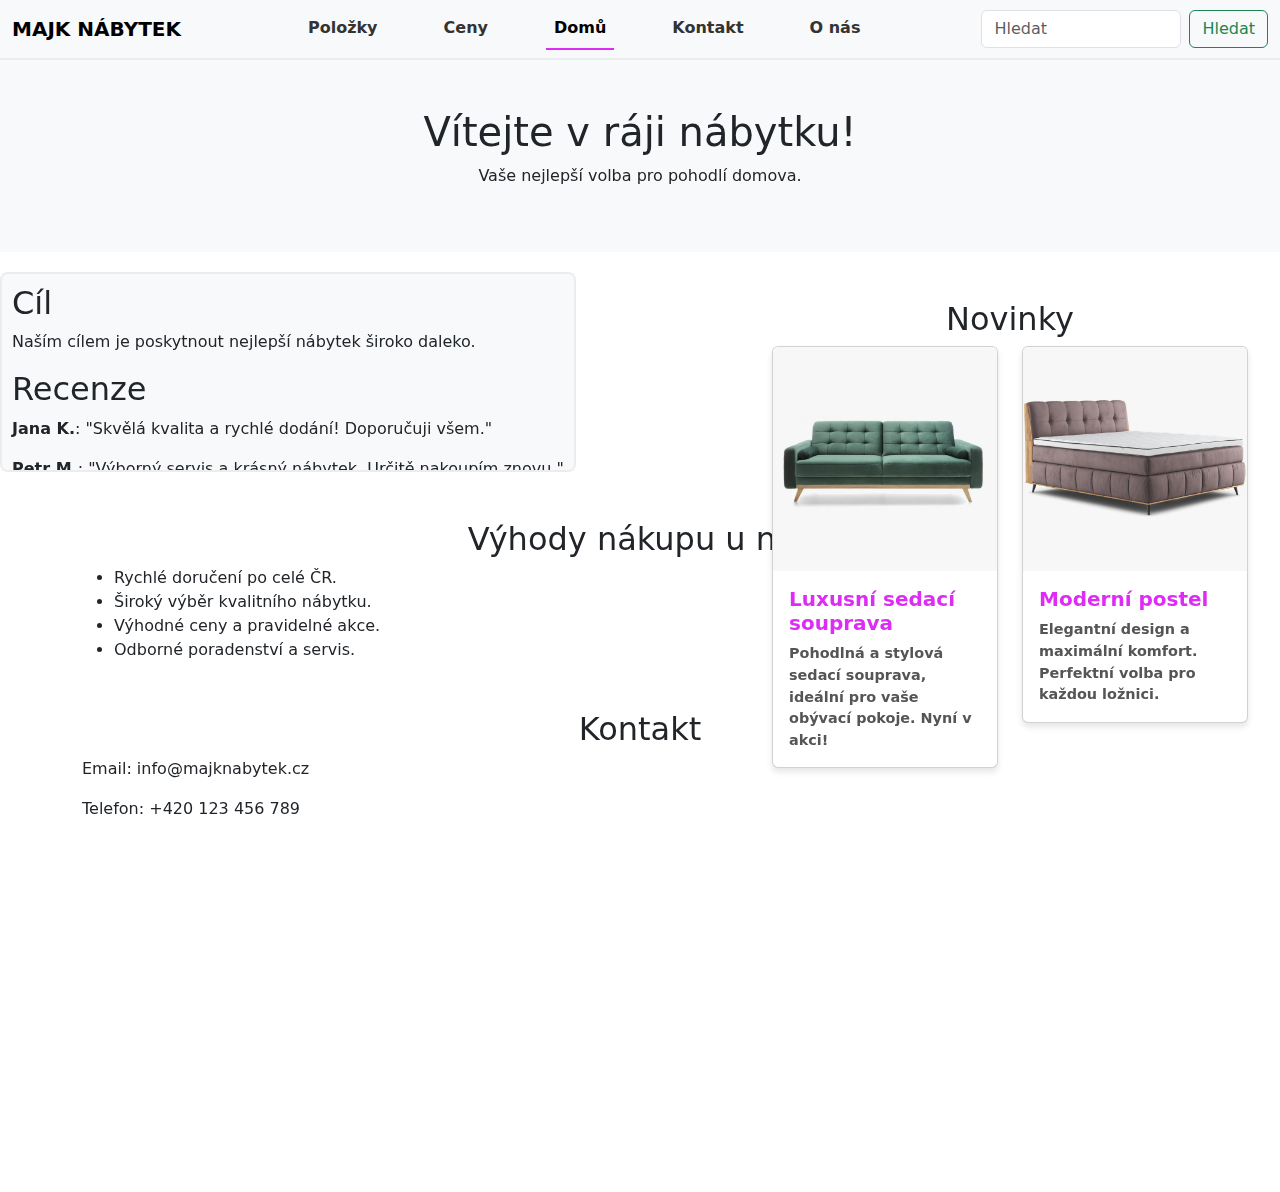
==== index.html @ 8606d69f "PridaneRecenzeDoListu" ====
<!DOCTYPE html>
<html lang="en">
<head>
    <meta charset="UTF-8">
    <meta name="viewport" content="width=device-width, initial-scale=1.0">
    <title>Eshop</title>
    <link rel="stylesheet" href="style.css">
    <link href="https://cdn.jsdelivr.net/npm/bootstrap@5.3.0-alpha1/dist/css/bootstrap.min.css" rel="stylesheet">
</head>
<body>

    <nav class="navbar navbar-expand-lg bg-body-tertiary">
        <div class="container-fluid">
          <a class="navbar-brand">MAJK NÁBYTEK</a>
          <button class="navbar-toggler" type="button" data-bs-toggle="collapse" data-bs-target="#navbarNav" aria-controls="navbarNav" aria-expanded="false" aria-label="Toggle navigation">
            <span class="navbar-toggler-icon"></span>
          </button>
          <div class="collapse navbar-collapse" id="navbarNav">
            <ul class="navbar-nav">
              <li class="nav-item">
                <a class="nav-link" href="polozky.html">Položky</a>
              </li>
              <li class="nav-item">
                <a class="nav-link" href="ceny.html">Ceny</a>
              </li>
              <li class="nav-item">
                <a class="nav-link active" aria-current="page" href="index.html">Domů</a>
              </li>
              <li class="nav-item">
                <a class="nav-link" href="kontakt.html">Kontakt</a>
              </li>
              <li class="nav-item">
                <a class="nav-link" href="o-nas.html">O nás</a>
              </li>
            </ul>
            <form class="d-flex" role="search">
              <input class="form-control me-2" type="search" placeholder="Hledat" aria-label="Hledat">
              <button class="btn btn-outline-success" type="submit">Hledat</button>
            </form>
          </div>
        </div>
      </nav>

      <header class="text-center p-5 bg-light">
        <h1>Vítejte v ráji nábytku!</h1>
        <p>Vaše nejlepší volba pro pohodlí domova.</p>
      </header>

      <section id="cil" class="mb-5">
        <h2>Cíl</h2>
        <p> Naším cílem je poskytnout nejlepší nábytek široko daleko.<p>
        <h2>Recenze</h2>
        <p><strong>Jana K.</strong>: "Skvělá kvalita a rychlé dodání! Doporučuji všem."</p>
        <p><strong>Petr M.</strong>: "Výborný servis a krásný nábytek. Určitě nakoupím znovu."</p>
        <p><strong>Michal S.</strong>: "Velmi ochotný personál.S nákupem jsem naprosto spokojen."</p>
      </section>

      <section id="novinky" class="container mb-5">
        <h2 class="text-center">Novinky</h2>
        <div class="row">
          <div class="col-md-6 mb-4">
            <div class="card">
              <img src="images/nova-sedacka.png" class="card-img-top" alt="Nová sedací souprava">
              <div class="card-body">
                <h5 class="card-title">Luxusní sedací souprava</h5>
                <p class="card-text">Pohodlná a stylová sedací souprava, ideální pro vaše obývací pokoje. Nyní v akci!</p>
              </div>
            </div>
          </div>
          <div class="col-md-6 mb-4">
            <div class="card">
              <img src="images/nova-postel.png" class="card-img-top" alt="Moderní postel">
              <div class="card-body">
                <h5 class="card-title">Moderní postel</h5>
                <p class="card-text">Elegantní design a maximální komfort. Perfektní volba pro každou ložnici.</p>
              </div>
            </div>
          </div>
        </div>
      </section>

      <section id="vyhody" class="container mb-5">
        <h2 class="text-center">Výhody nákupu u nás</h2>
        <ul>
          <li>Rychlé doručení po celé ČR.</li>
          <li>Široký výběr kvalitního nábytku.</li>
          <li>Výhodné ceny a pravidelné akce.</li>
          <li>Odborné poradenství a servis.</li>
        </ul>
      </section>

      <section id="kontakt" class="container mb-5">
        <h2 class="text-center">Kontakt</h2>
        <p>Email: info@majknabytek.cz</p>
        <p>Telefon: +420 123 456 789</p>
        <div class="map-container">
          <iframe src="https://www.google.com/maps/embed?pb=!1m18!1m12!1m3!1d2579.2811380938287!2d18.26533927631844!3d49.79076577111801!2m3!1f0!2f0!3f0!3m2!1i1024!2i768!4f13.1!3m3!1m2!1s0x4713e16e077dd0c3%3A0x11ef19d2f59303b9!2zSGFzacWhxaDDqXNrw6EgMTAwMywgNzAwIDMwIE9zdHJhdmEtamloLUhyYWJ1dsOtaw!5e0!3m2!1scs!2scz!4v1700000000000!5m2!1scs!2scz" width="100%" height="300" style="border:0;" allowfullscreen="" loading="lazy"></iframe>
        </div>
      </section>

    <script src="https://cdn.jsdelivr.net/npm/bootstrap@5.3.0-alpha1/dist/js/bootstrap.bundle.min.js"></script>
</body>
</html>
---- style.css ----
.navbar {
    background-color: #f8f9fa;
    border-bottom: 2px solid #ececec;
}

.navbar-nav {
    display: flex;
    justify-content: center;
    width: 200%;
}

.navbar-nav .nav-item {
    margin: 0 20px;
}

.navbar-nav .nav-item.center {
    margin: 0;
    flex: 1;
    text-align: center;
}

.navbar-brand {
    font-size: 1.5rem;
    font-weight: bold;
    color: #dd2cf5;
    text-transform: uppercase;
}

.navbar-brand:hover {
    color: #6b00b3;
}

.navbar-nav .nav-link {
    font-size: 1rem;
    color: #333;
    margin-right: 10px;
    font-weight: bold;
    transition: color 0.3s ease, border-bottom 0.3s ease;
    border-bottom: 2px solid transparent;
}

.navbar-nav .nav-link.active {
    color: #dd2cf5;
    font-weight: bold;
    border-bottom: 2px solid #dd2cf5;
}

.navbar-nav .nav-link:hover {
    color: #8e10b4;
    border-bottom: 2px solid #8e10b4;
}

.navbar-nav .nav-link.disabled {
    color: #aaa;
    cursor: not-allowed;
    font-weight: bold;
    border-bottom: 2px solid transparent;
}

.navbar-toggler {
    border: 1px solid #ccc;
}

@media (max-width: 992px) {
    .navbar-nav {
        text-align: center;
    }
    .navbar-nav .nav-item {
        margin-bottom: 10px;
    }
}

form.d-flex input.form-control {
    width: 200px;
}

#cil {
    background-color: #f8f9fa;
    border: 2px solid #ececec;
    border-radius: 8px;
    padding: 10px;
    margin: 20px 0;
    height: 200px;
    width: 45%;
    overflow-y: scroll;
}

#novinky {
    position: absolute;
    top: 300px;
    right: 20px;
    width: 500px;
}

#novinky .card {
    margin-bottom: 50px;
    box-shadow: 0 4px 6px rgba(0, 0, 0, 0.1);
}

#novinky .card-title {
    color: #dd2cf5;
    font-weight: bold;
}

#novinky .card-text {
    font-size: 0.9rem;
    color: #555;
    font-weight: bold;
}
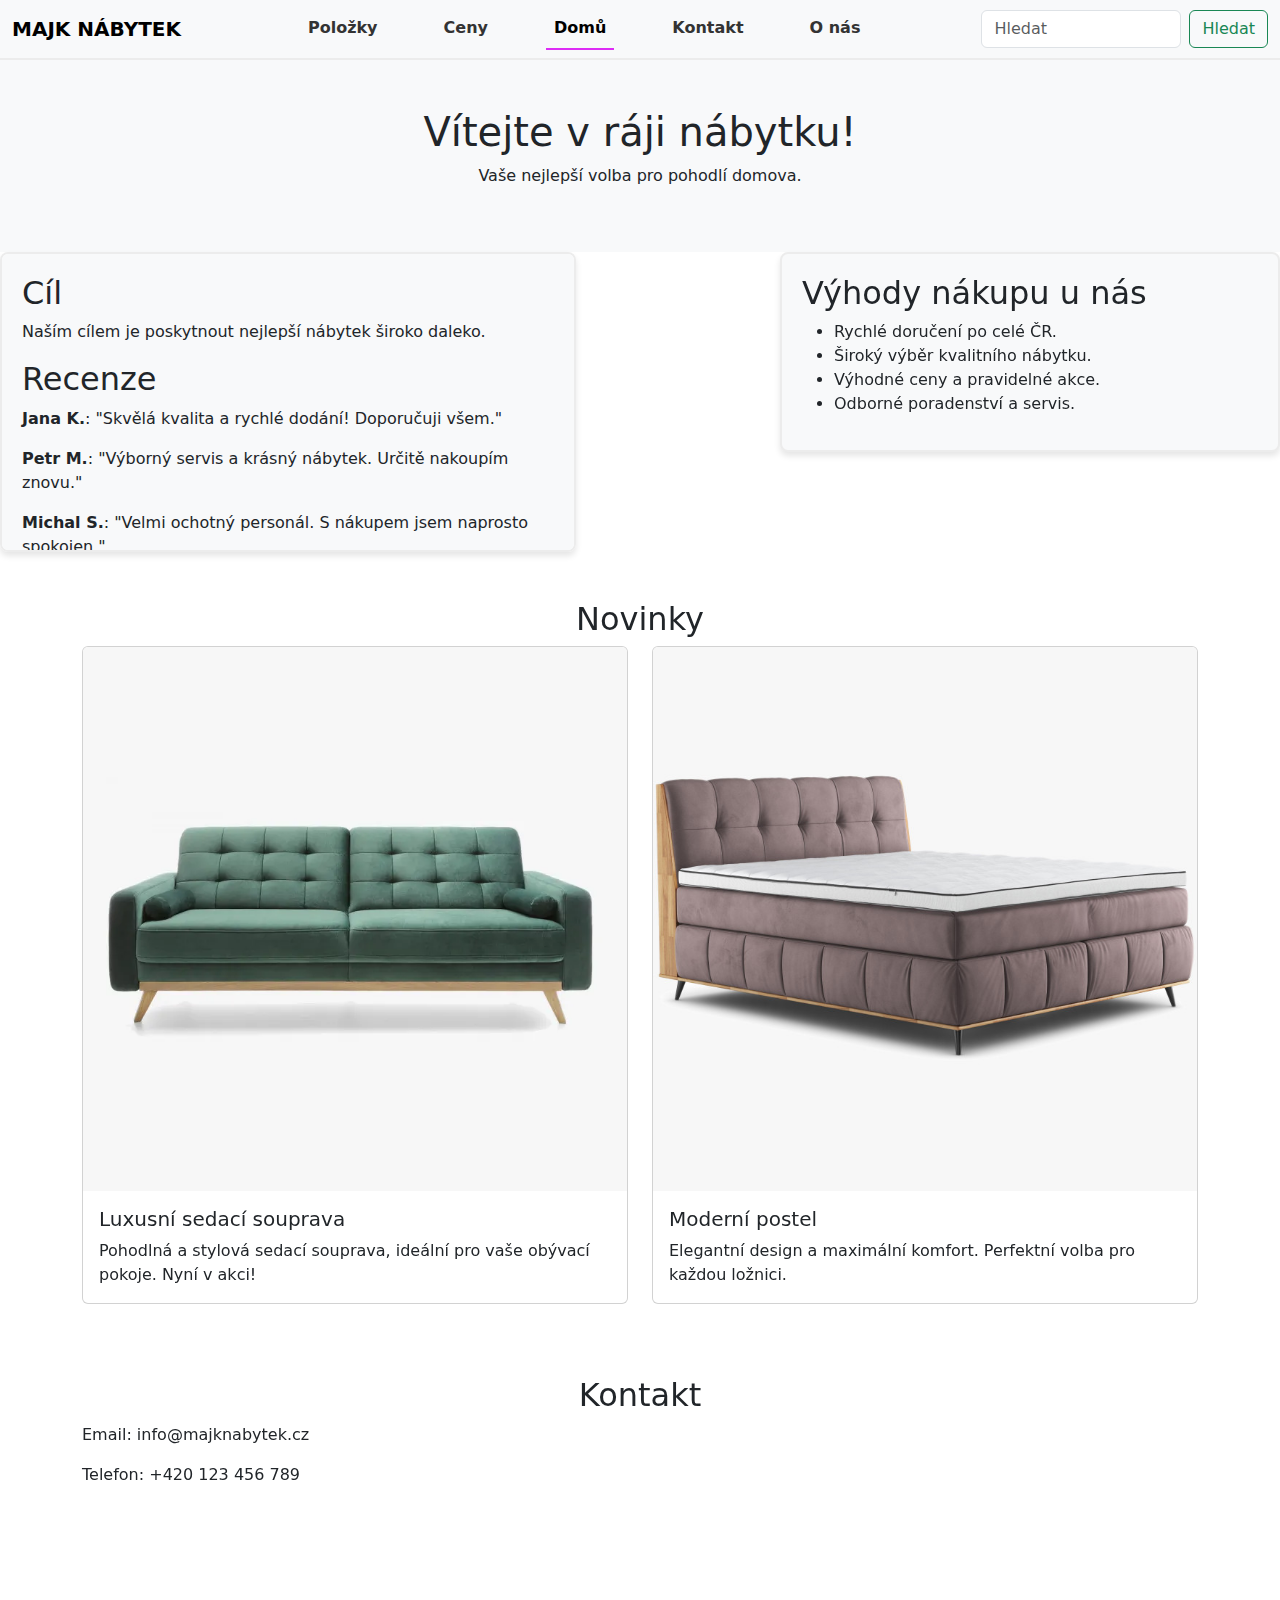
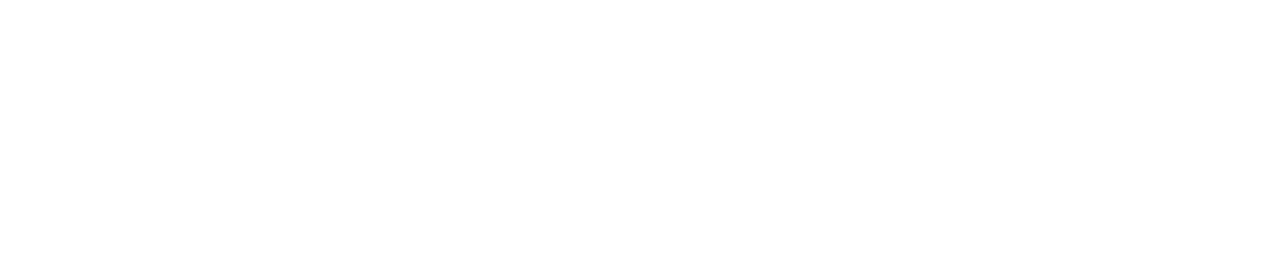
==== commit 3b3f6c21: "UpraveniSekci" ====
--- a/index.html
+++ b/index.html
@@ -46,13 +46,25 @@
         <p>Vaše nejlepší volba pro pohodlí domova.</p>
       </header>
 
-      <section id="cil" class="mb-5">
-        <h2>Cíl</h2>
-        <p> Naším cílem je poskytnout nejlepší nábytek široko daleko.<p>
-        <h2>Recenze</h2>
-        <p><strong>Jana K.</strong>: "Skvělá kvalita a rychlé dodání! Doporučuji všem."</p>
-        <p><strong>Petr M.</strong>: "Výborný servis a krásný nábytek. Určitě nakoupím znovu."</p>
-        <p><strong>Michal S.</strong>: "Velmi ochotný personál.S nákupem jsem naprosto spokojen."</p>
+      <section id="info" class="d-flex justify-content-between align-items-start mb-5">
+        <div id="cil">
+          <h2>Cíl</h2>
+          <p>Naším cílem je poskytnout nejlepší nábytek široko daleko.</p>
+          <h2>Recenze</h2>
+          <p><strong>Jana K.</strong>: "Skvělá kvalita a rychlé dodání! Doporučuji všem."</p>
+          <p><strong>Petr M.</strong>: "Výborný servis a krásný nábytek. Určitě nakoupím znovu."</p>
+          <p><strong>Michal S.</strong>: "Velmi ochotný personál. S nákupem jsem naprosto spokojen."</p>
+          <p><strong>Další recenze...</strong></p>
+        </div>
+        <div id="vyhody">
+          <h2>Výhody nákupu u nás</h2>
+          <ul>
+            <li>Rychlé doručení po celé ČR.</li>
+            <li>Široký výběr kvalitního nábytku.</li>
+            <li>Výhodné ceny a pravidelné akce.</li>
+            <li>Odborné poradenství a servis.</li>
+          </ul>
+        </div>
       </section>
 
       <section id="novinky" class="container mb-5">
@@ -79,16 +91,6 @@
         </div>
       </section>
 
-      <section id="vyhody" class="container mb-5">
-        <h2 class="text-center">Výhody nákupu u nás</h2>
-        <ul>
-          <li>Rychlé doručení po celé ČR.</li>
-          <li>Široký výběr kvalitního nábytku.</li>
-          <li>Výhodné ceny a pravidelné akce.</li>
-          <li>Odborné poradenství a servis.</li>
-        </ul>
-      </section>
-
       <section id="kontakt" class="container mb-5">
         <h2 class="text-center">Kontakt</h2>
         <p>Email: info@majknabytek.cz</p>
--- a/style.css
+++ b/style.css
@@ -74,36 +74,31 @@
     width: 200px;
 }
 
-#cil {
+#info {
+    display: flex;
+    justify-content: space-between;
+    align-items: flex-start;
+    gap: 10px;
+}
+
+#cil, #vyhody {
     background-color: #f8f9fa;
     border: 2px solid #ececec;
     border-radius: 8px;
-    padding: 10px;
-    margin: 20px 0;
-    height: 200px;
+    padding: 20px;
     width: 45%;
+    box-shadow: 0 4px 6px rgba(0, 0, 0, 0.1);
+}
+
+#cil {
+    height: 300px;
     overflow-y: scroll;
 }
 
-#novinky {
-    position: absolute;
-    top: 300px;
-    right: 20px;
+#vyhody {
+    display: flex;
+    flex-direction: column;
+    justify-content: flex-start;
+    height: 200px;
     width: 500px;
 }
-
-#novinky .card {
-    margin-bottom: 50px;
-    box-shadow: 0 4px 6px rgba(0, 0, 0, 0.1);
-}
-
-#novinky .card-title {
-    color: #dd2cf5;
-    font-weight: bold;
-}
-
-#novinky .card-text {
-    font-size: 0.9rem;
-    color: #555;
-    font-weight: bold;
-}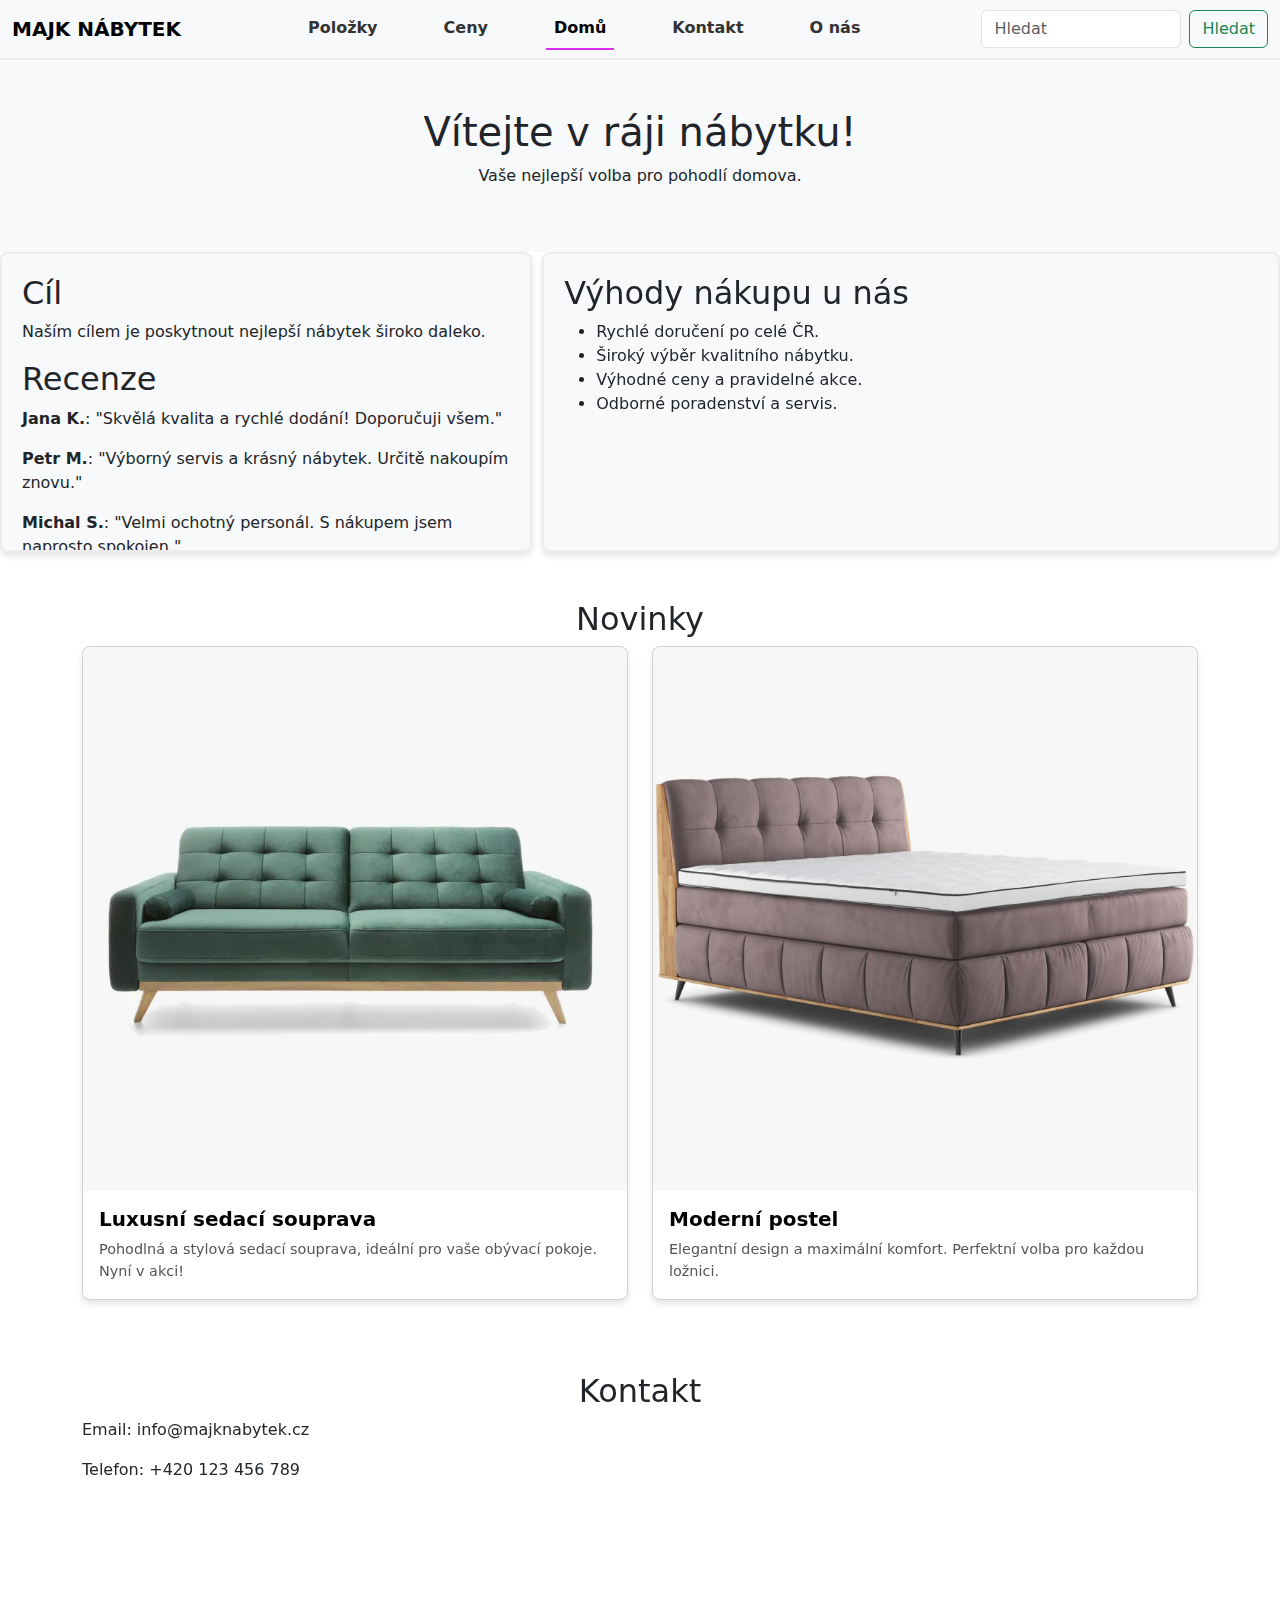
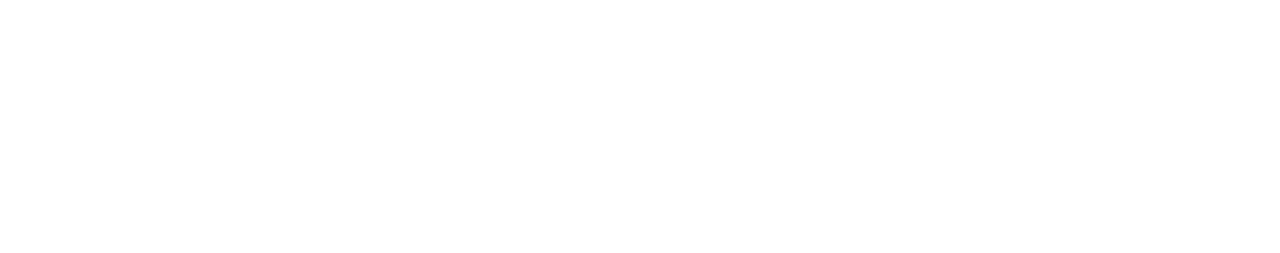
==== commit 06c67871: "Kontakty-Zaklady-Mapa" ====
--- a/index.html
+++ b/index.html
@@ -90,7 +90,7 @@
           </div>
         </div>
       </section>
-
+      
       <section id="kontakt" class="container mb-5">
         <h2 class="text-center">Kontakt</h2>
         <p>Email: info@majknabytek.cz</p>
--- a/style.css
+++ b/style.css
@@ -99,6 +99,30 @@
     display: flex;
     flex-direction: column;
     justify-content: flex-start;
-    height: 200px;
-    width: 500px;
+    height: 300px;
+    width: 800px;
 }
+
+#novinky .card {
+    box-shadow: 0 4px 6px rgba(0, 0, 0, 0.1);
+    border-radius: 8px;
+    overflow: hidden;
+    transition: transform 0.3s ease, box-shadow 0.3s ease;
+}
+
+#novinky .card:hover {
+    transform: translateY(-5px);
+    box-shadow: 0 6px 12px rgba(0, 0, 0, 0.2);
+}
+
+#novinky .card-title {
+    font-size: 1.25rem;
+    color: #000000;
+    font-weight: bold;
+}
+
+#novinky .card-text {
+    font-size: 0.9rem;
+    color: #555;
+}
+
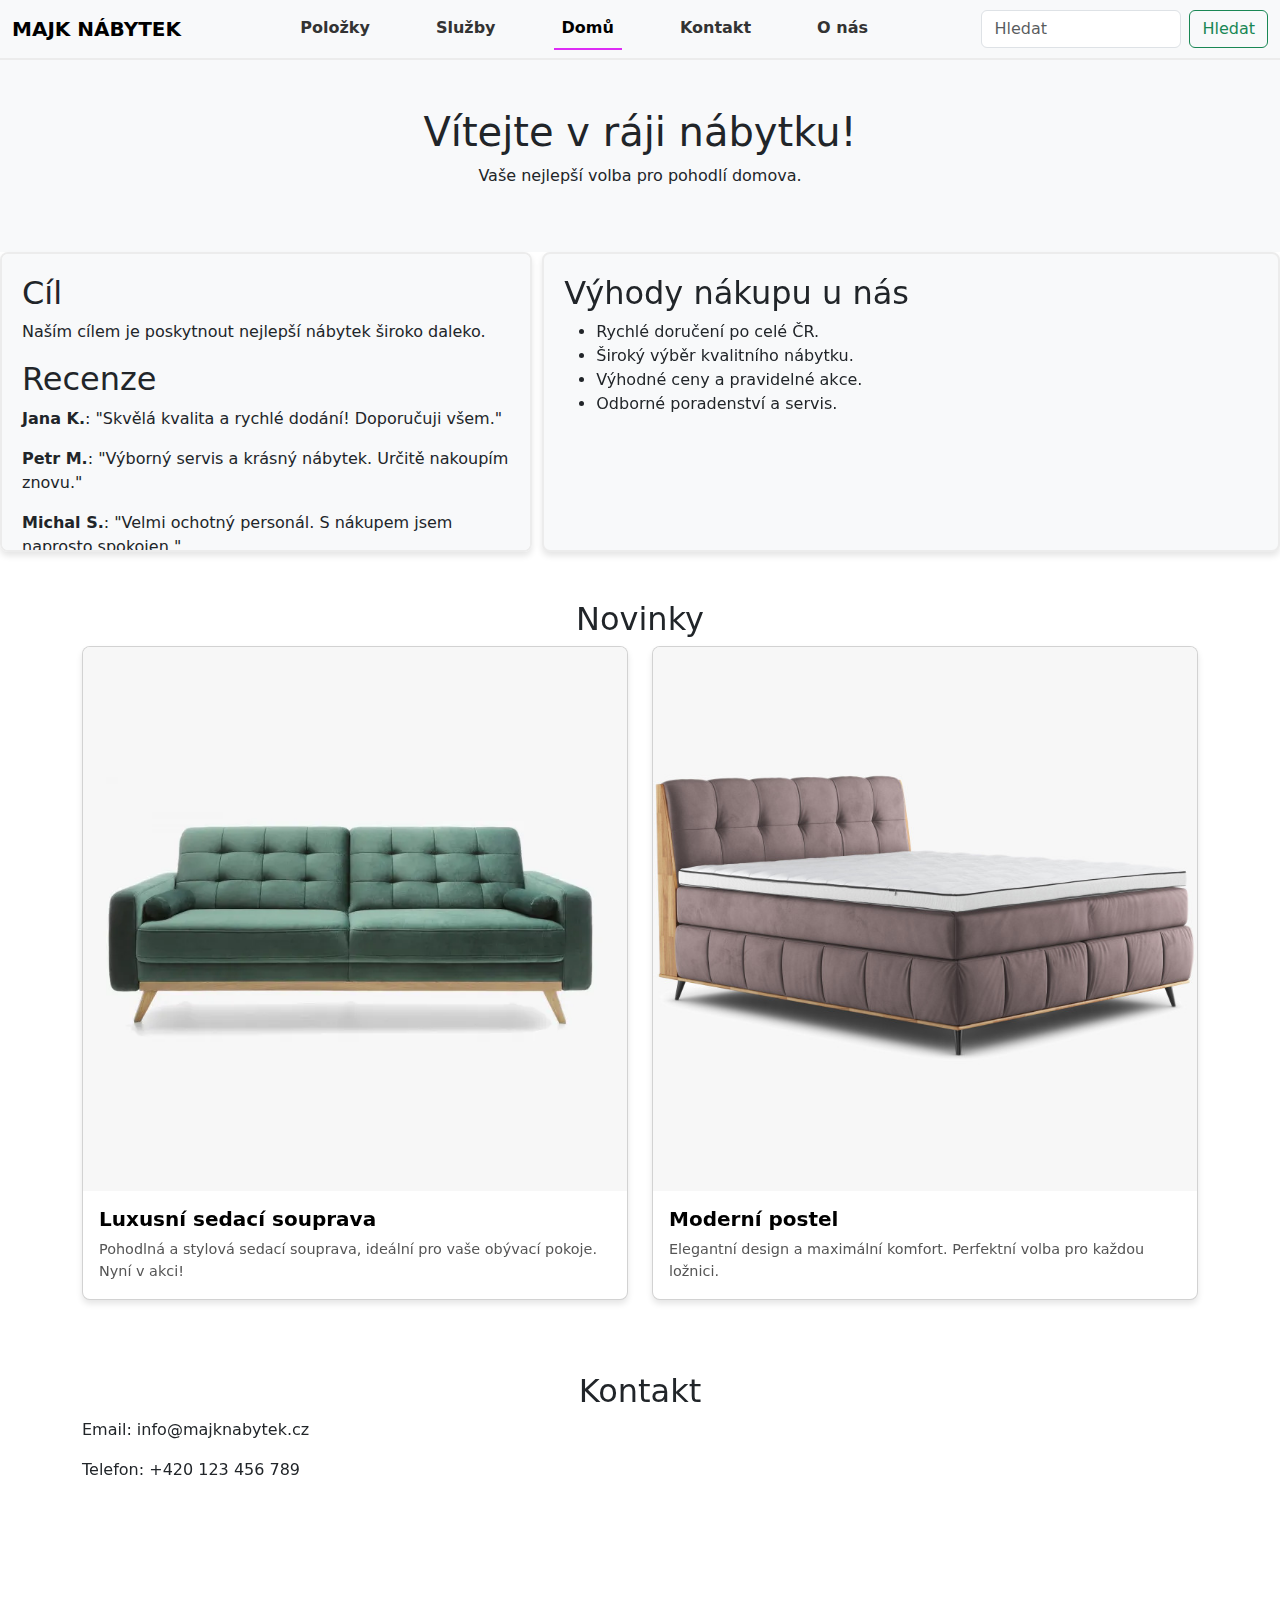
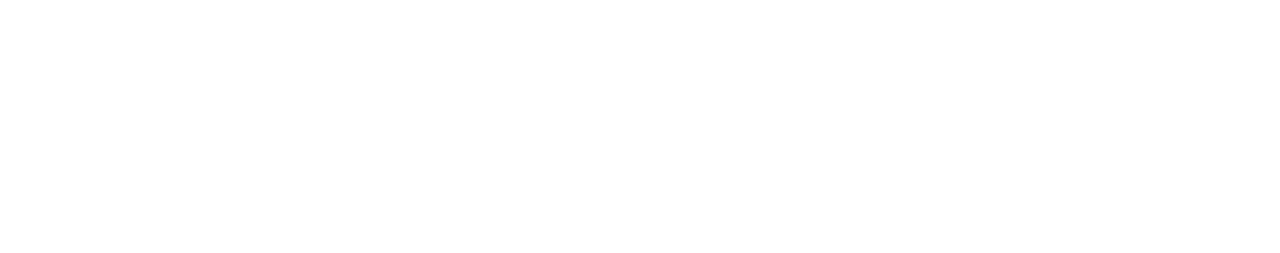
==== commit eedd6d33: "pridaniSluzby" ====
--- a/index.html
+++ b/index.html
@@ -21,7 +21,7 @@
                 <a class="nav-link" href="polozky.html">Položky</a>
               </li>
               <li class="nav-item">
-                <a class="nav-link" href="ceny.html">Ceny</a>
+                <a class="nav-link" href="sluzby.html">Služby</a>
               </li>
               <li class="nav-item">
                 <a class="nav-link active" aria-current="page" href="index.html">Domů</a>
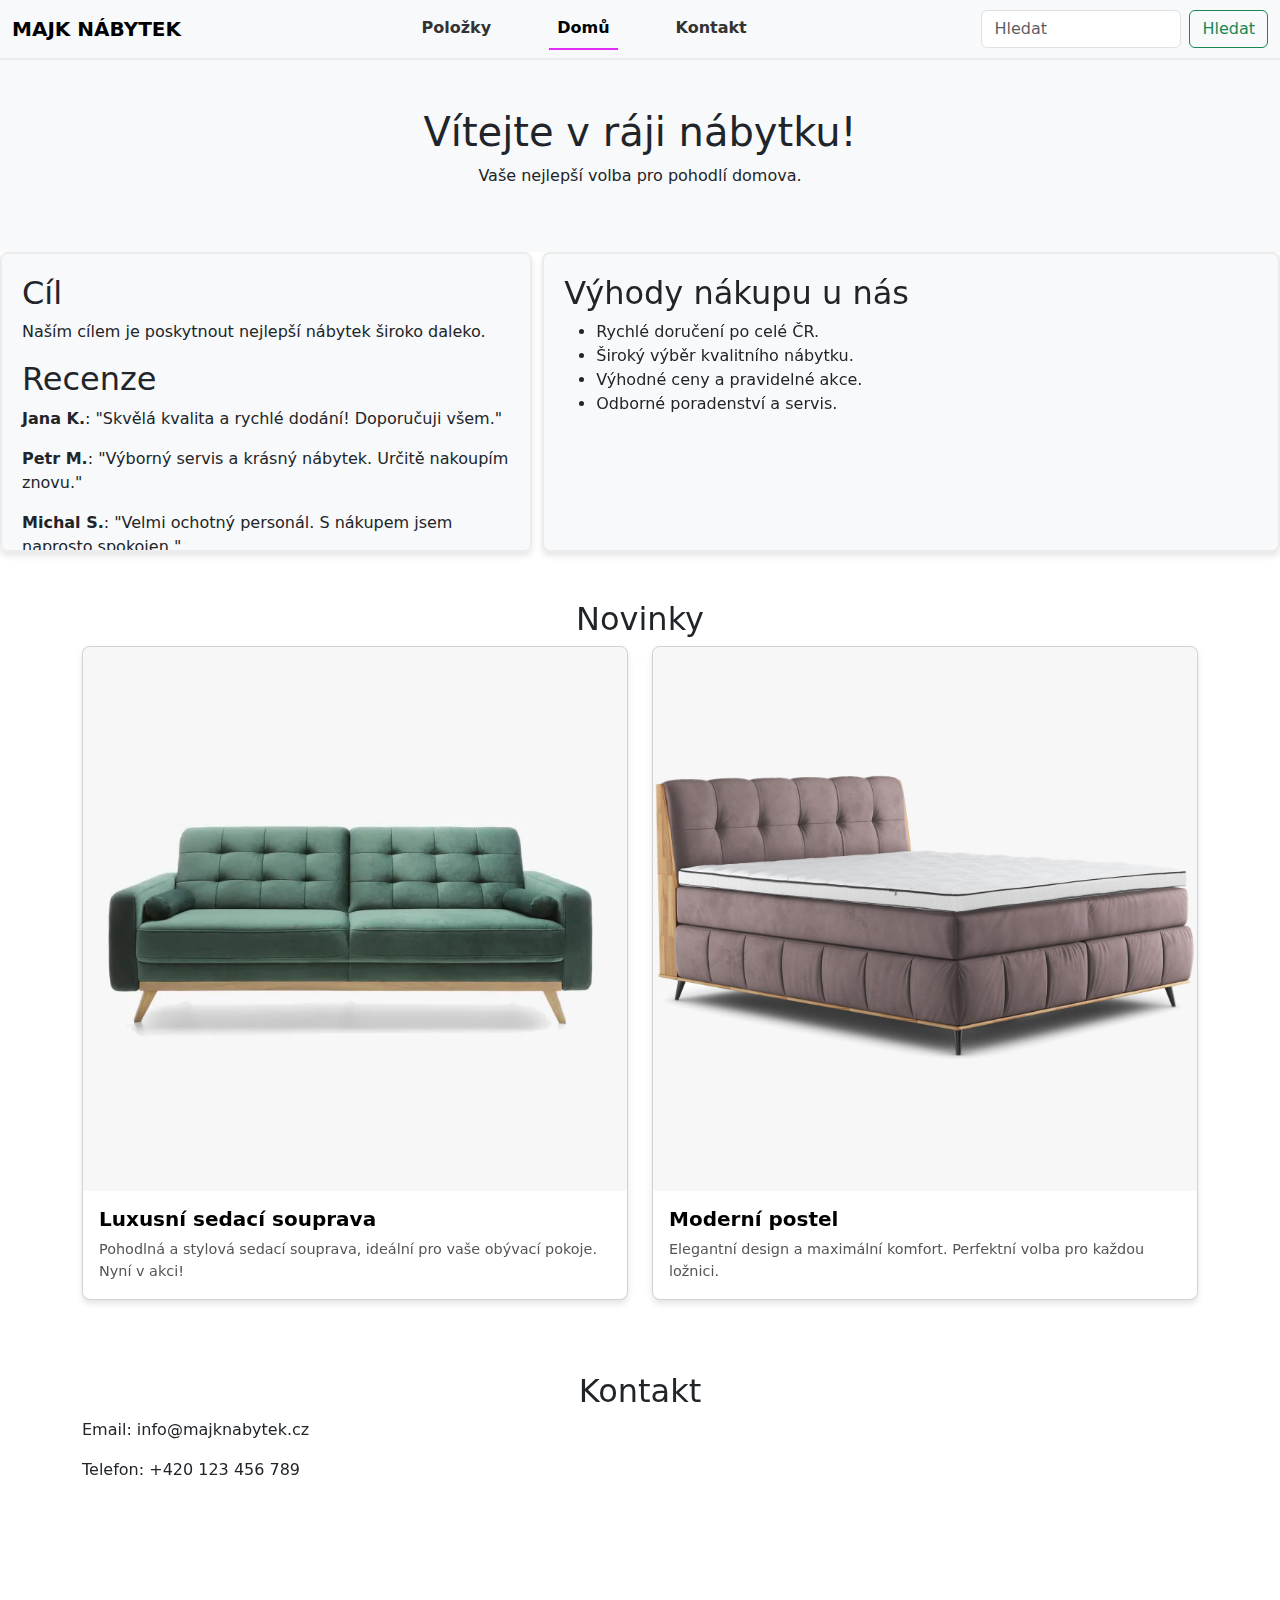
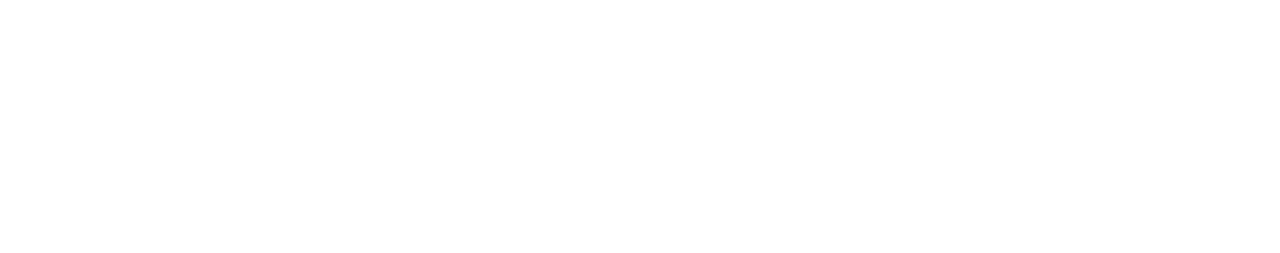
==== commit a39bed19: "OdstraneniKategorie-Dokonceno-Polozky" ====
--- a/index.html
+++ b/index.html
@@ -21,16 +21,10 @@
                 <a class="nav-link" href="polozky.html">Položky</a>
               </li>
               <li class="nav-item">
-                <a class="nav-link" href="sluzby.html">Služby</a>
-              </li>
-              <li class="nav-item">
                 <a class="nav-link active" aria-current="page" href="index.html">Domů</a>
               </li>
               <li class="nav-item">
                 <a class="nav-link" href="kontakt.html">Kontakt</a>
-              </li>
-              <li class="nav-item">
-                <a class="nav-link" href="o-nas.html">O nás</a>
               </li>
             </ul>
             <form class="d-flex" role="search">
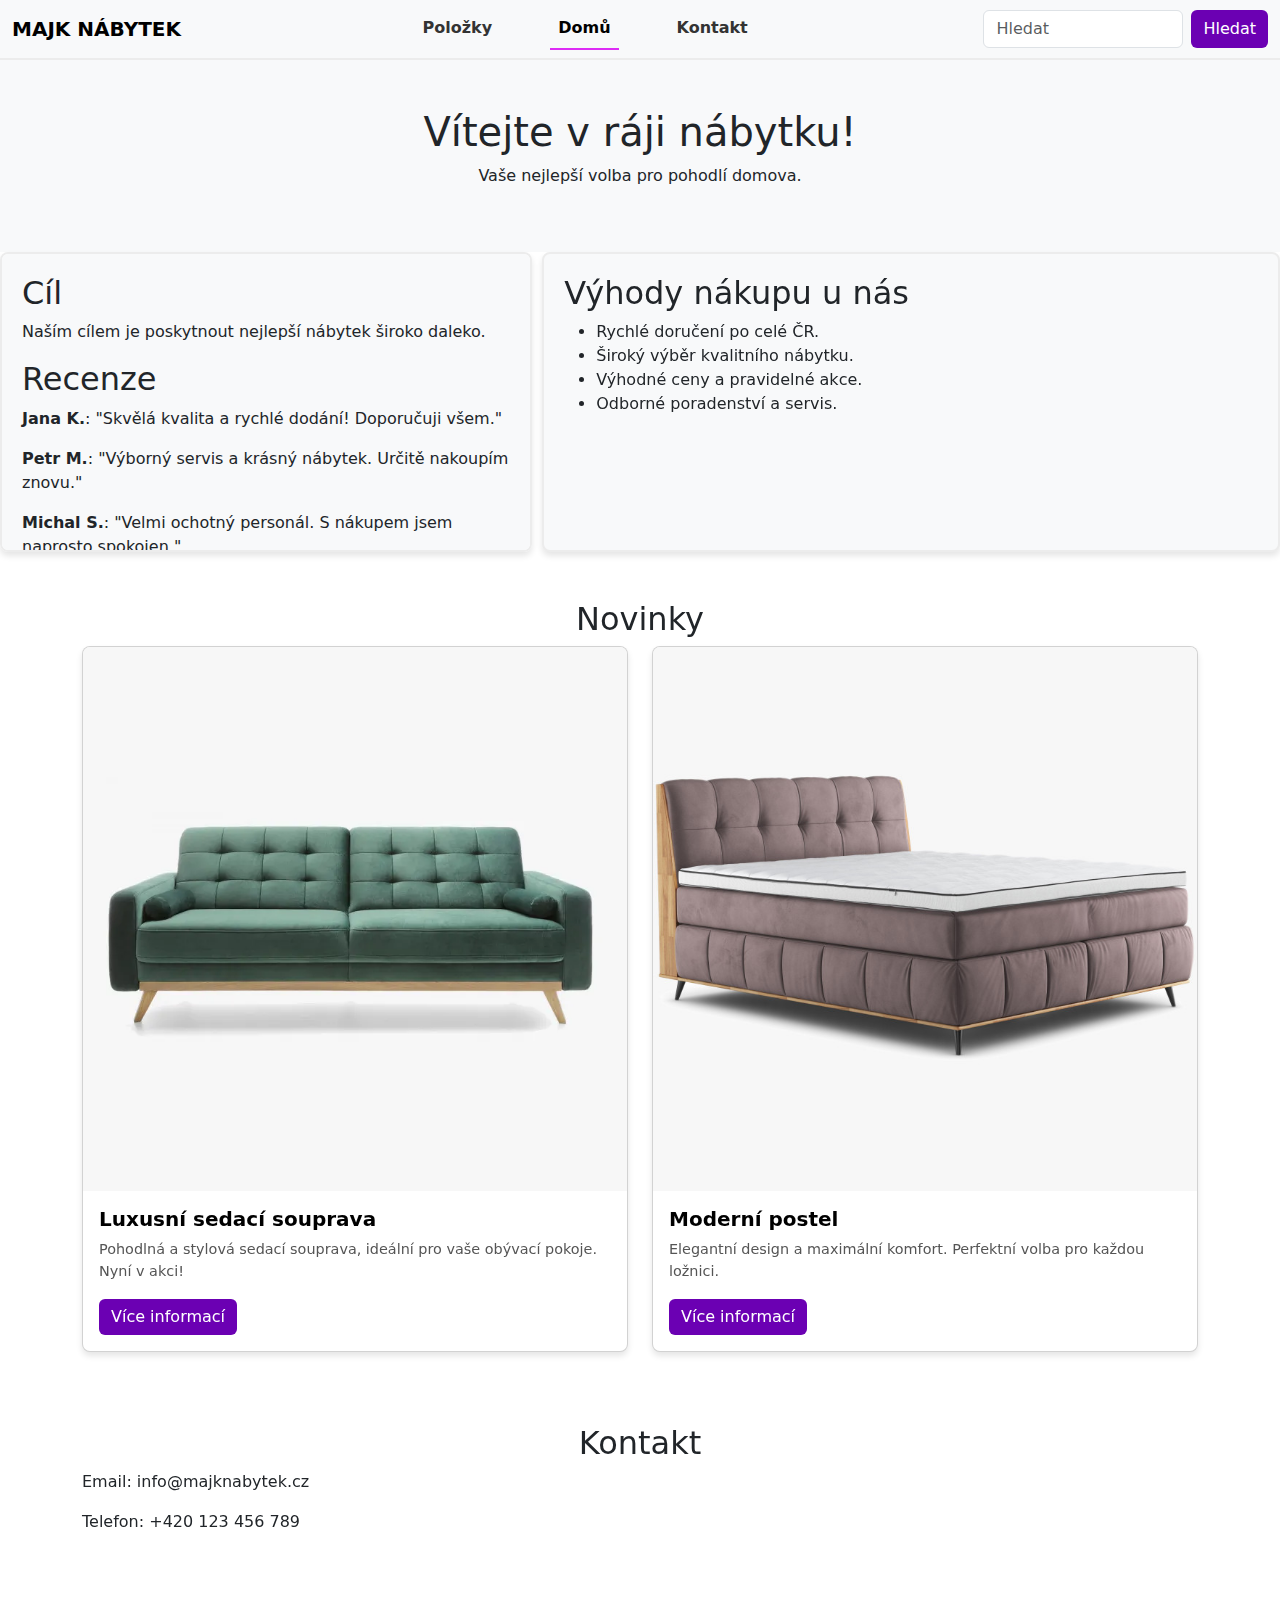
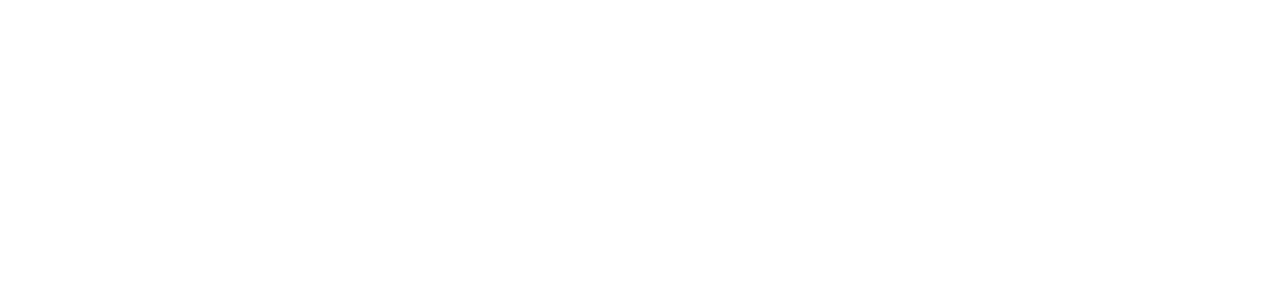
==== commit 5dbef69b: "Uprava-Tlacitek-Hotovo" ====
--- a/index.html
+++ b/index.html
@@ -7,6 +7,17 @@
     <link rel="stylesheet" href="style.css">
     <link href="https://cdn.jsdelivr.net/npm/bootstrap@5.3.0-alpha1/dist/css/bootstrap.min.css" rel="stylesheet">
 </head>
+<style>
+  .btn-custom {
+          background-color: #6b00b3;
+          color: white;
+          border: none;
+      }
+
+  .btn-custom:hover {
+          background-color: #6b00b3;
+      }
+</style>
 <body>
 
     <nav class="navbar navbar-expand-lg bg-body-tertiary">
@@ -29,7 +40,7 @@
             </ul>
             <form class="d-flex" role="search">
               <input class="form-control me-2" type="search" placeholder="Hledat" aria-label="Hledat">
-              <button class="btn btn-outline-success" type="submit">Hledat</button>
+              <button class="btn btn-custom" type="submit">Hledat</button>
             </form>
           </div>
         </div>
@@ -70,6 +81,7 @@
               <div class="card-body">
                 <h5 class="card-title">Luxusní sedací souprava</h5>
                 <p class="card-text">Pohodlná a stylová sedací souprava, ideální pro vaše obývací pokoje. Nyní v akci!</p>
+                <button class="btn btn-custom">Více informací</button>
               </div>
             </div>
           </div>
@@ -79,6 +91,7 @@
               <div class="card-body">
                 <h5 class="card-title">Moderní postel</h5>
                 <p class="card-text">Elegantní design a maximální komfort. Perfektní volba pro každou ložnici.</p>
+                <button class="btn btn-custom">Více informací</button>
               </div>
             </div>
           </div>
--- a/style.css
+++ b/style.css
@@ -125,4 +125,3 @@
     font-size: 0.9rem;
     color: #555;
 }
-
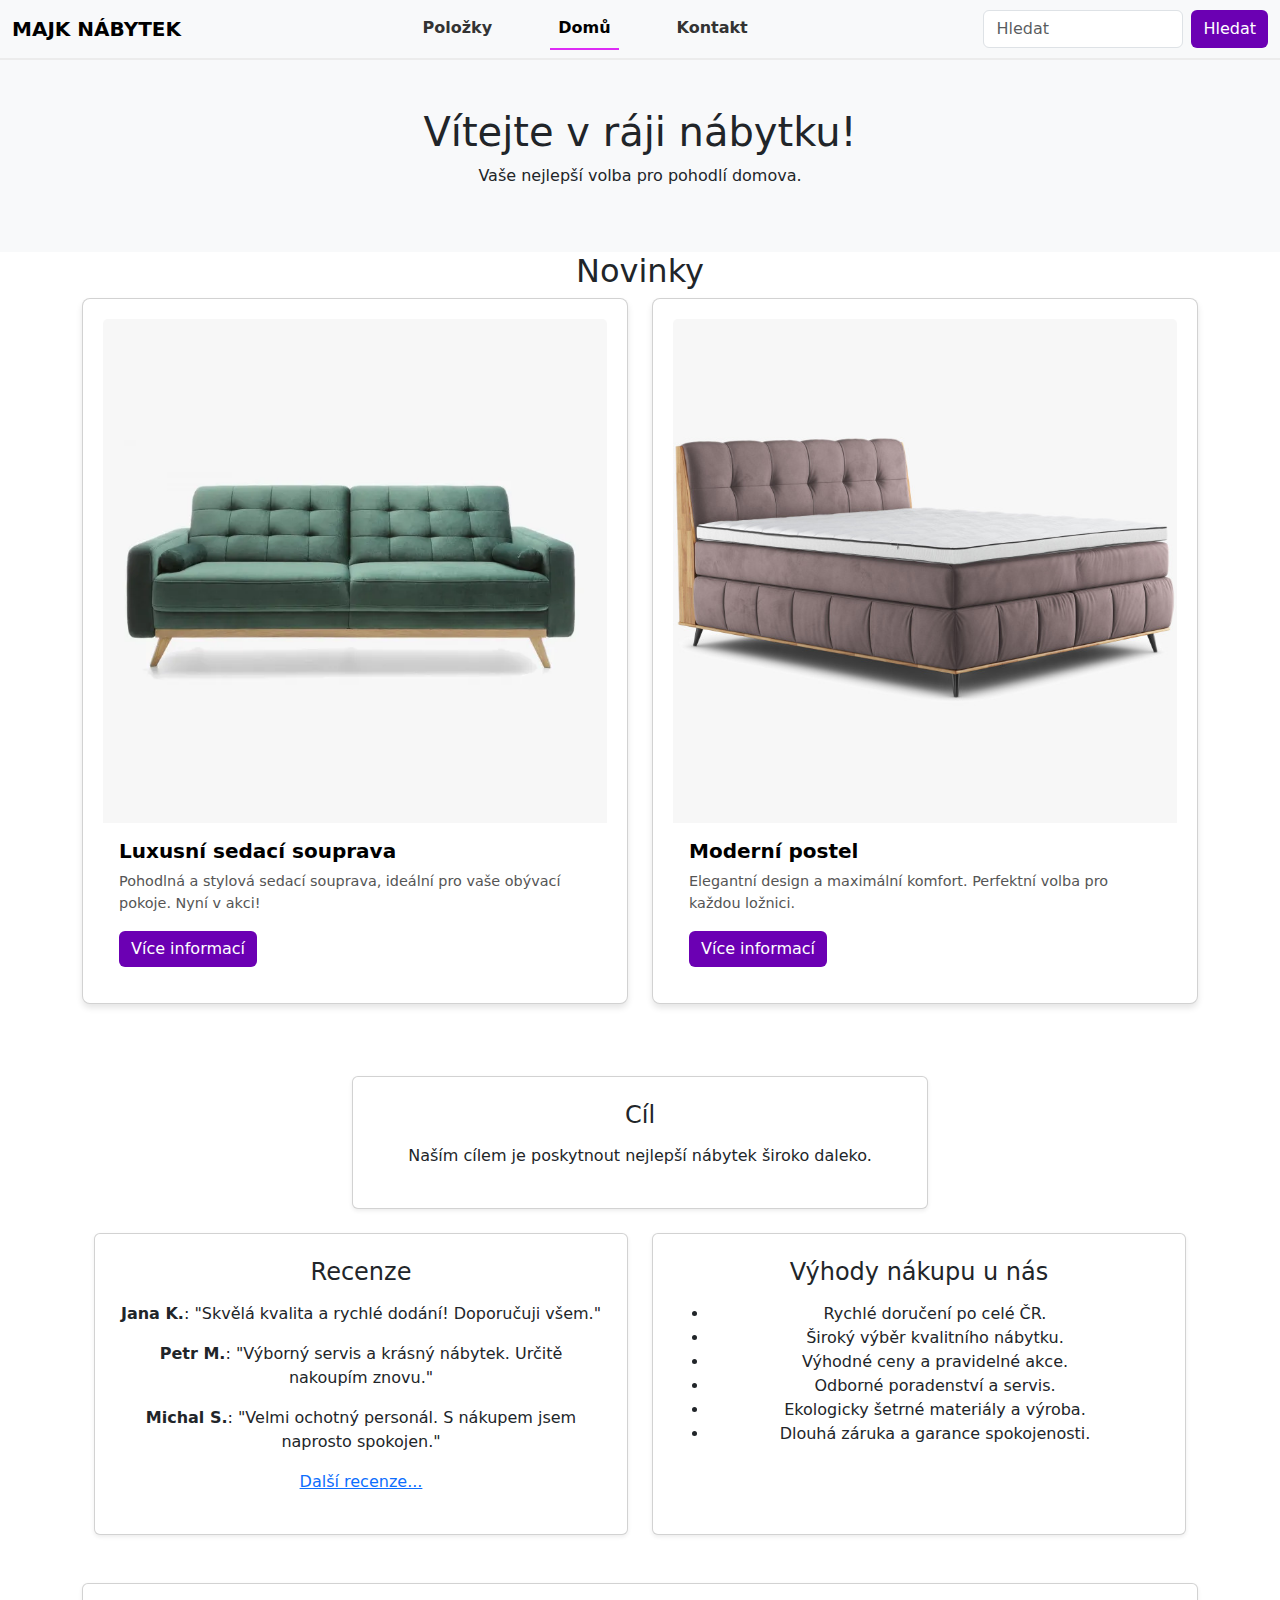
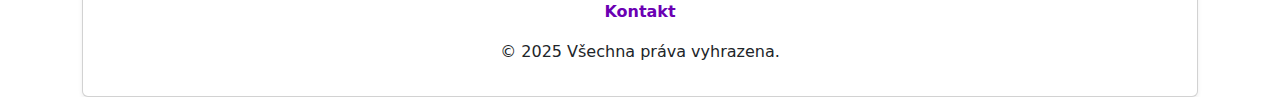
==== commit e1f97cbe: "Uprava-Index-css-zapati" ====
--- a/index.html
+++ b/index.html
@@ -51,27 +51,6 @@
         <p>Vaše nejlepší volba pro pohodlí domova.</p>
       </header>
 
-      <section id="info" class="d-flex justify-content-between align-items-start mb-5">
-        <div id="cil">
-          <h2>Cíl</h2>
-          <p>Naším cílem je poskytnout nejlepší nábytek široko daleko.</p>
-          <h2>Recenze</h2>
-          <p><strong>Jana K.</strong>: "Skvělá kvalita a rychlé dodání! Doporučuji všem."</p>
-          <p><strong>Petr M.</strong>: "Výborný servis a krásný nábytek. Určitě nakoupím znovu."</p>
-          <p><strong>Michal S.</strong>: "Velmi ochotný personál. S nákupem jsem naprosto spokojen."</p>
-          <p><strong>Další recenze...</strong></p>
-        </div>
-        <div id="vyhody">
-          <h2>Výhody nákupu u nás</h2>
-          <ul>
-            <li>Rychlé doručení po celé ČR.</li>
-            <li>Široký výběr kvalitního nábytku.</li>
-            <li>Výhodné ceny a pravidelné akce.</li>
-            <li>Odborné poradenství a servis.</li>
-          </ul>
-        </div>
-      </section>
-
       <section id="novinky" class="container mb-5">
         <h2 class="text-center">Novinky</h2>
         <div class="row">
@@ -97,15 +76,49 @@
           </div>
         </div>
       </section>
-      
-      <section id="kontakt" class="container mb-5">
-        <h2 class="text-center">Kontakt</h2>
-        <p>Email: info@majknabytek.cz</p>
-        <p>Telefon: +420 123 456 789</p>
-        <div class="map-container">
-          <iframe src="https://www.google.com/maps/embed?pb=!1m18!1m12!1m3!1d2579.2811380938287!2d18.26533927631844!3d49.79076577111801!2m3!1f0!2f0!3f0!3m2!1i1024!2i768!4f13.1!3m3!1m2!1s0x4713e16e077dd0c3%3A0x11ef19d2f59303b9!2zSGFzacWhxaDDqXNrw6EgMTAwMywgNzAwIDMwIE9zdHJhdmEtamloLUhyYWJ1dsOtaw!5e0!3m2!1scs!2scz!4v1700000000000!5m2!1scs!2scz" width="100%" height="300" style="border:0;" allowfullscreen="" loading="lazy"></iframe>
+
+
+      <section id="info" class="container mb-5 text-center">
+        <div class="row justify-content-center">
+          <div class="col-12">
+            <div class="card p-4 shadow-sm">
+              <h2>Cíl</h2>
+              <p>Naším cílem je poskytnout nejlepší nábytek široko daleko.</p>
+            </div>
+          </div>
+        </div>
+        <div class="row mt-4">
+          <div class="col-md-6">
+            <div class="card p-4 shadow-sm h-100">
+              <h2>Recenze</h2>
+              <p><strong>Jana K.</strong>: "Skvělá kvalita a rychlé dodání! Doporučuji všem."</p>
+              <p><strong>Petr M.</strong>: "Výborný servis a krásný nábytek. Určitě nakoupím znovu."</p>
+              <p><strong>Michal S.</strong>: "Velmi ochotný personál. S nákupem jsem naprosto spokojen."</p>
+              <p><a href="#">Další recenze...</a></p>
+            </div>
+          </div>
+          <div class="col-md-6">
+            <div class="card p-4 shadow-sm h-100">
+              <h2>Výhody nákupu u nás</h2>
+              <ul>
+                <li>Rychlé doručení po celé ČR.</li>
+                <li>Široký výběr kvalitního nábytku.</li>
+                <li>Výhodné ceny a pravidelné akce.</li>
+                <li>Odborné poradenství a servis.</li>
+                <li>Ekologicky šetrné materiály a výroba.</li>
+                <li> Dlouhá záruka a garance spokojenosti.</li>
+              </ul>
+            </div>
+          </div>
         </div>
       </section>
+      
+      <footer class="container mt-5">
+        <div class="card p-3 shadow-sm text-center">
+          <p><a href="kontakt.html" class="footer-link">Kontakt</a></p>
+          <p>&copy; 2025 Všechna práva vyhrazena.</p>
+        </div>
+      </footer>
 
     <script src="https://cdn.jsdelivr.net/npm/bootstrap@5.3.0-alpha1/dist/js/bootstrap.bundle.min.js"></script>
 </body>
--- a/style.css
+++ b/style.css
@@ -1,3 +1,42 @@
+body {
+    font-family: Arial, sans-serif;
+    background-color: #f8f9fa;
+}
+
+.container {
+    max-width: 900px;
+}
+
+.card {
+    background: #fff;
+    border-radius: 8px;
+    border: 2px solid #ececec;
+    box-shadow: 0 4px 6px rgba(0, 0, 0, 0.1);
+    padding: 20px;
+}
+
+.card h2 {
+    font-size: 1.5rem;
+    margin-bottom: 15px;
+}
+
+h2 {
+    font-size: 1.5rem;
+}
+
+p, li {
+    font-size: 1rem;
+}
+
+a {
+    color: #007bff;
+    text-decoration: none;
+}
+
+a:hover {
+    text-decoration: underline;
+}
+
 .navbar {
     background-color: #f8f9fa;
     border-bottom: 2px solid #ececec;
@@ -74,35 +113,68 @@
     width: 200px;
 }
 
+/* Zarovnání sekcí */
 #info {
+    display: flex;
+    flex-direction: column;
+    align-items: center;
+}
+
+#info .row:first-child {
+    width: 100%;
+    display: flex;
+    justify-content: center;
+}
+
+#info .row:first-child .col-12 {
+    max-width: 600px;
+}
+
+#info .row:last-child {
+    display: flex;
+    justify-content: space-between;
+    width: 100%;
+}
+
+#info .col-md-6 {
+    display: flex;
+    flex: 1;
+}
+
+#info .card {
+    flex-grow: 1;
+}
+
+/* Styling pro kontakt */
+#kontakt .card {
+    background: #f8f9fa;
+    padding: 20px;
+    border-radius: 8px;
+    box-shadow: 0px 4px 6px rgba(0, 0, 0, 0.1);
+}
+
+.map-container iframe {
+    border-radius: 8px;
+    box-shadow: 0px 4px 6px rgba(0, 0, 0, 0.1);
+}
+
+.info-section {
     display: flex;
     justify-content: space-between;
     align-items: flex-start;
-    gap: 10px;
-}
-
-#cil, #vyhody {
-    background-color: #f8f9fa;
-    border: 2px solid #ececec;
-    border-radius: 8px;
+    gap: 20px;
+    padding: 40px 0;
+}
+
+.info-box {
+    background: #f8f9fa;
     padding: 20px;
-    width: 45%;
-    box-shadow: 0 4px 6px rgba(0, 0, 0, 0.1);
-}
-
-#cil {
-    height: 300px;
-    overflow-y: scroll;
-}
-
-#vyhody {
-    display: flex;
-    flex-direction: column;
-    justify-content: flex-start;
-    height: 300px;
-    width: 800px;
-}
-
+    border-radius: 8px;
+    box-shadow: 0px 4px 6px rgba(0, 0, 0, 0.1);
+    flex: 1;
+}
+
+/* Efekty pro hover */
 #novinky .card {
     box-shadow: 0 4px 6px rgba(0, 0, 0, 0.1);
     border-radius: 8px;
@@ -125,3 +197,27 @@
     font-size: 0.9rem;
     color: #555;
 }
+
+.btn-custom {
+    background-color: #6b00b3;
+    color: white;
+    border: none;
+}
+
+.btn-custom:hover {
+    background-color: #58009b;
+}
+
+
+.footer-link {
+    text-decoration: none;
+    font-size: 1rem;
+    transition: all 0.3s ease;
+    color: #6b00b3;
+    font-weight: bold;
+  }
+
+  .footer-link:hover {
+    font-size: 1.1rem;
+    color: black;
+  }